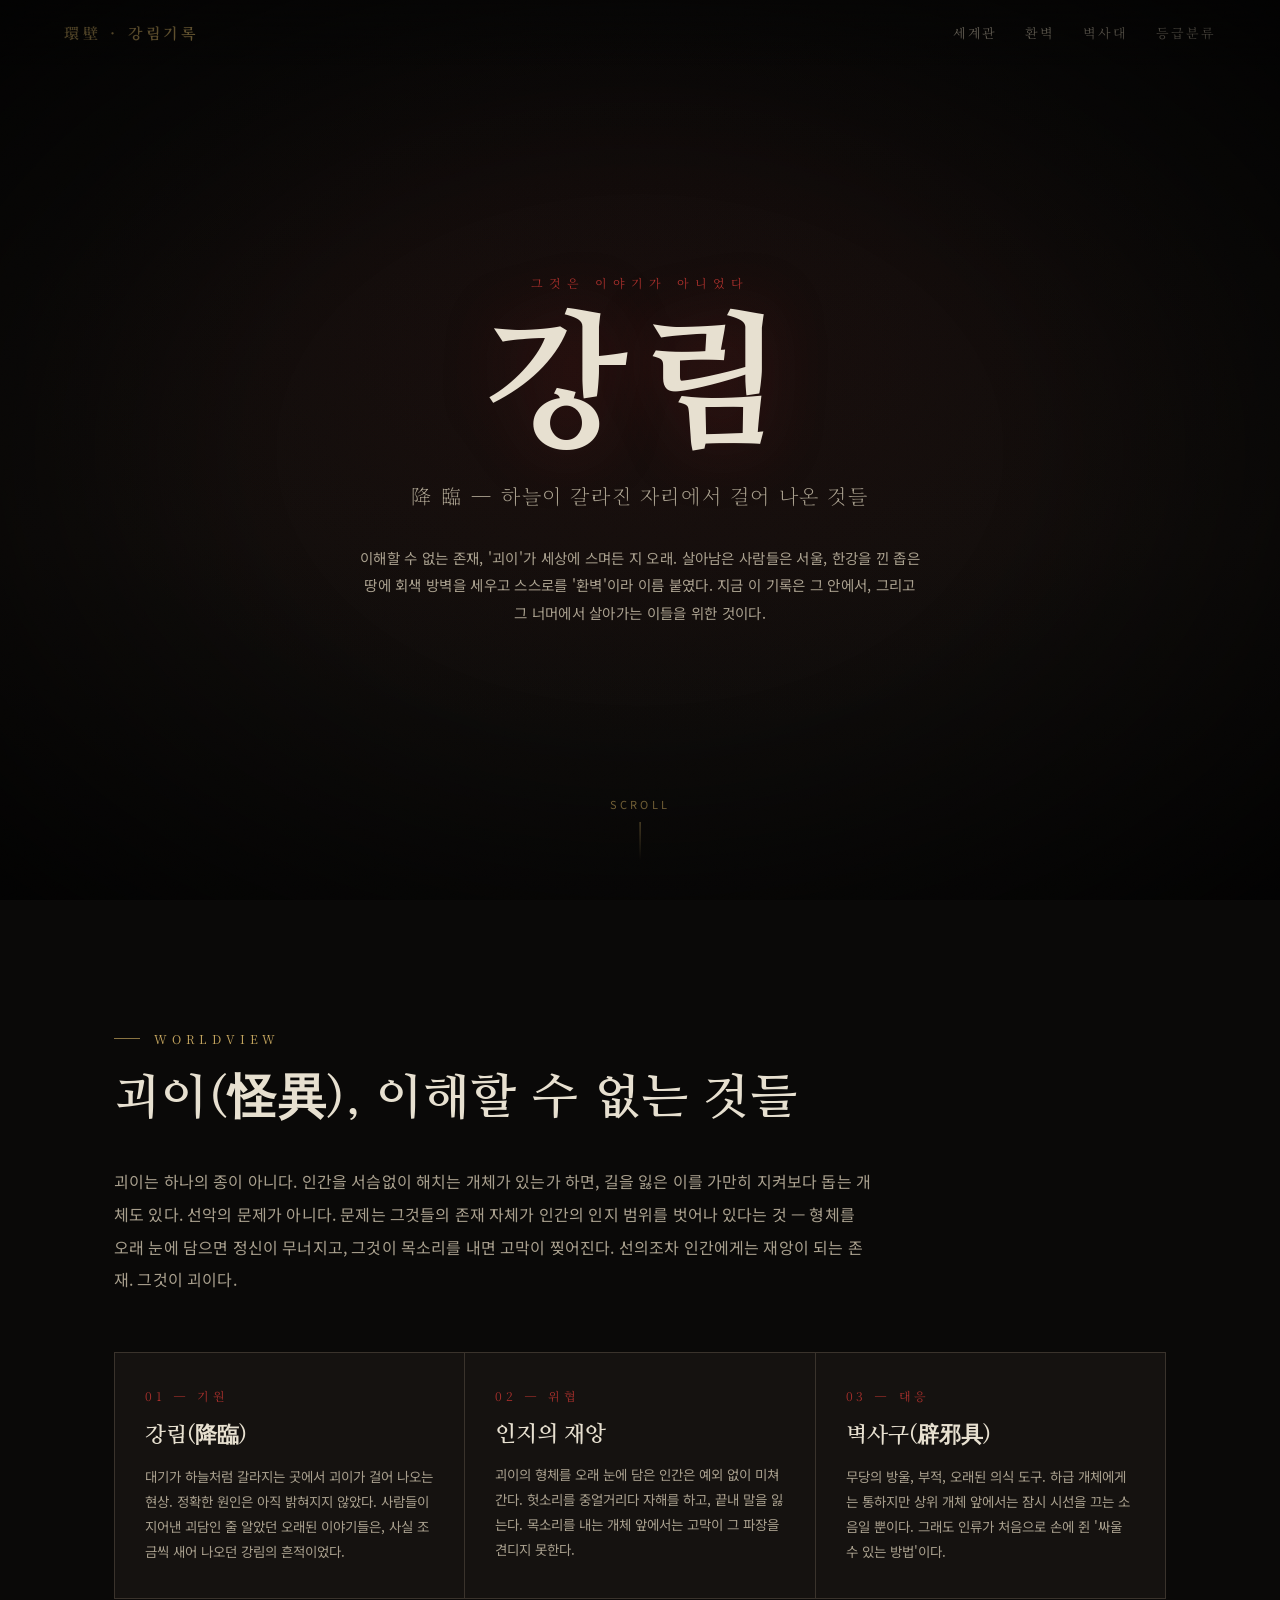
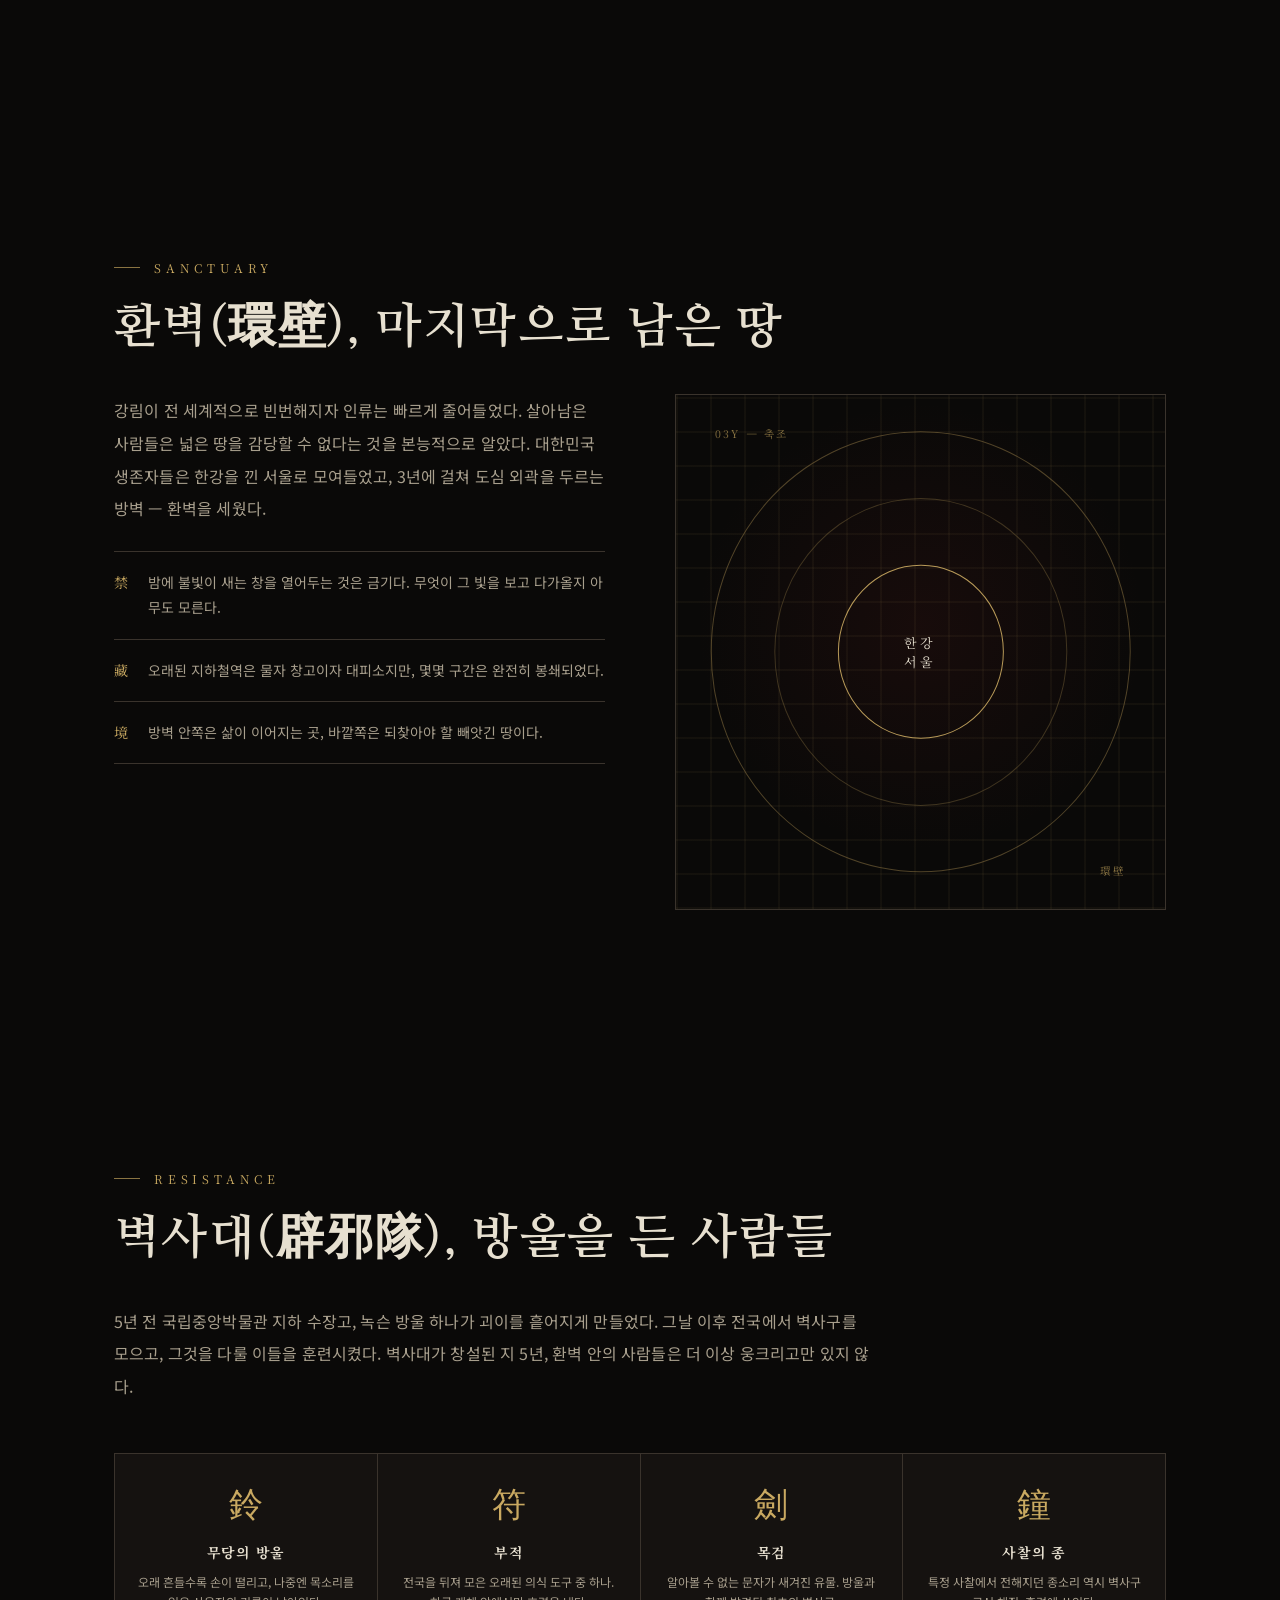
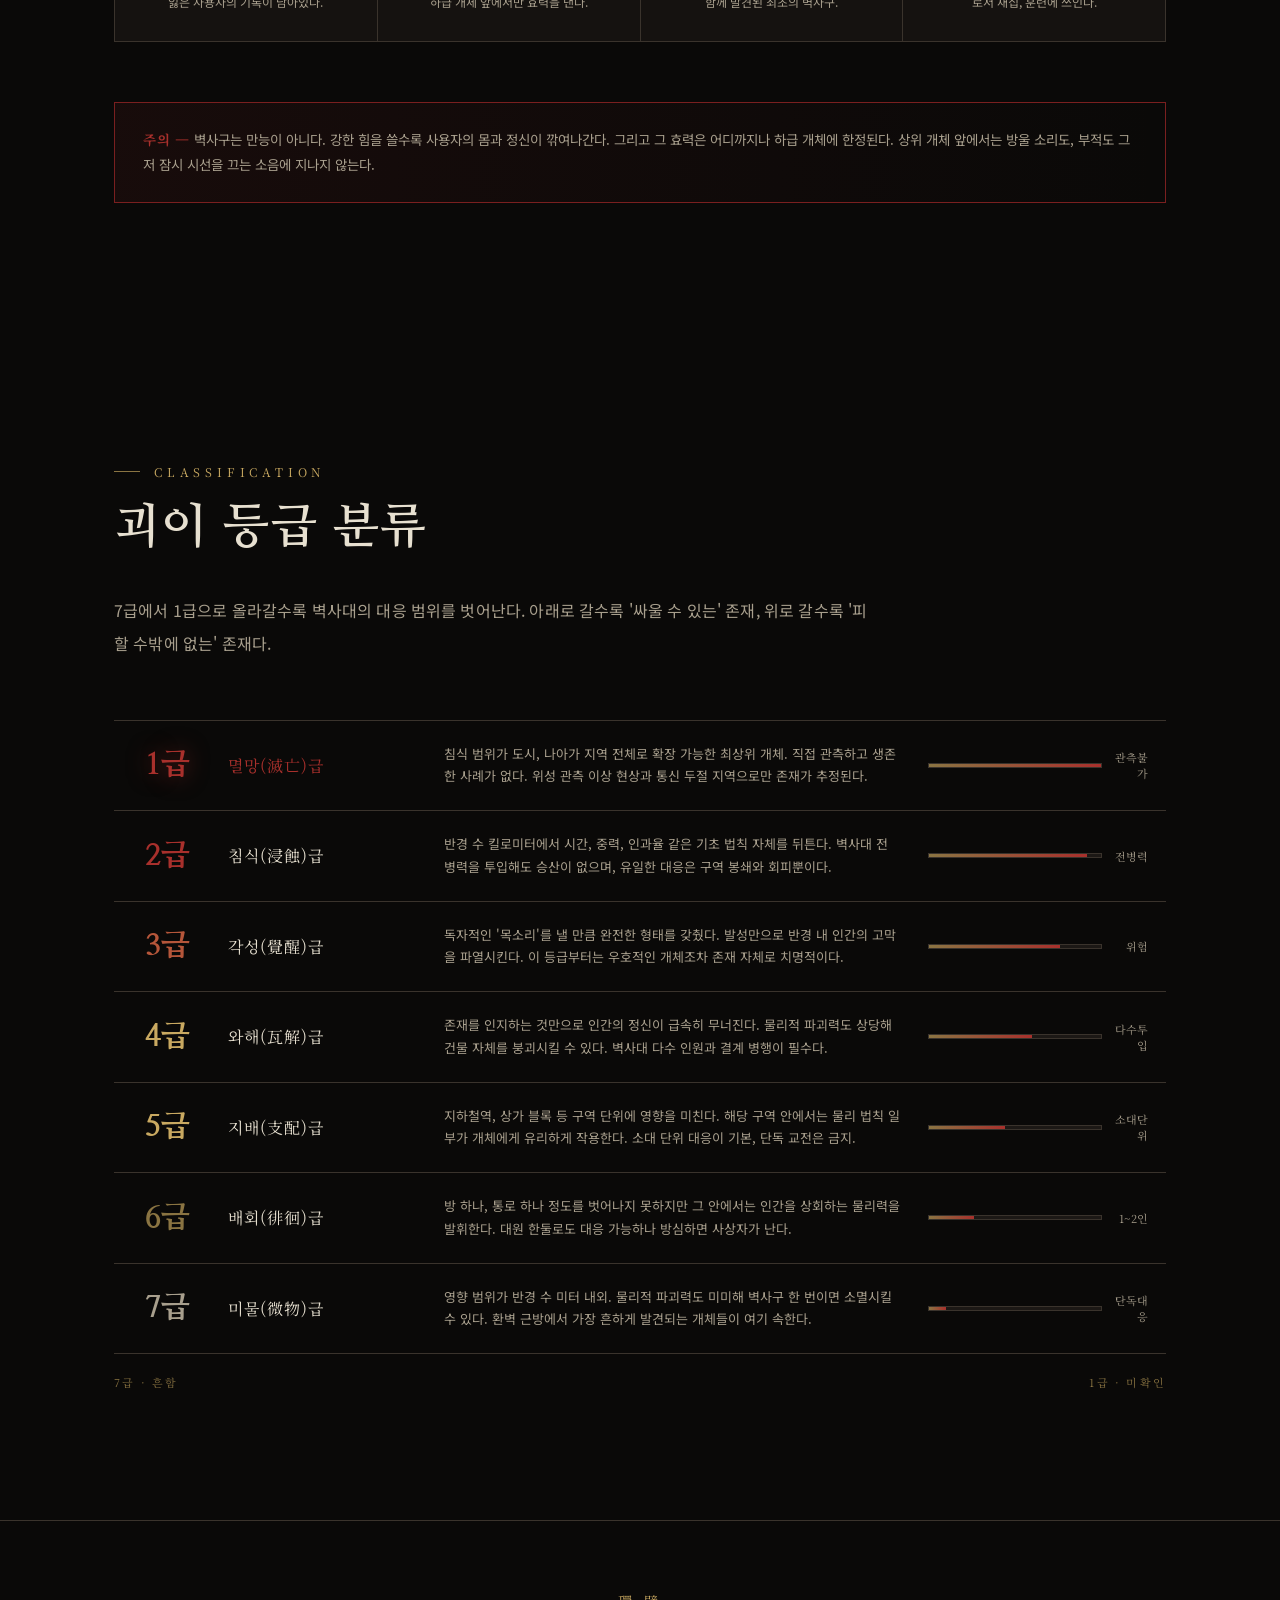
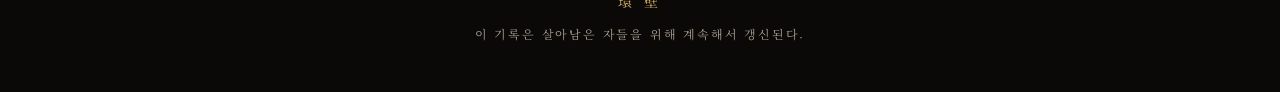
==== index.html @ add797fc "Add files via upload" ====
<!DOCTYPE html>
<html lang="ko">
<head>
<meta charset="UTF-8">
<meta name="viewport" content="width=device-width, initial-scale=1.0">
<title>환벽(環壁) — 강림 세계관 기록</title>
<link rel="preconnect" href="https://fonts.googleapis.com">
<link href="https://fonts.googleapis.com/css2?family=Noto+Serif+KR:wght@200;400;600;900&family=Noto+Sans+KR:wght@300;400;500;700&family=Nanum+Myeongjo:wght@400;700;800&display=swap" rel="stylesheet">
<style>
  :root{
    --bg-void:#0a0908;
    --bg-panel:#151210;
    --bg-panel-2:#1c1815;
    --line:#3a332c;
    --brass:#c9a961;
    --brass-dim:#8a7442;
    --blood:#7a1f1f;
    --blood-bright:#a8302c;
    --bone:#e7e0d0;
    --bone-dim:#a89f8d;
  }
  *{margin:0;padding:0;box-sizing:border-box;}
  html{scroll-behavior:smooth;}
  body{
    background:var(--bg-void);
    color:var(--bone);
    font-family:'Noto Sans KR',sans-serif;
    overflow-x:hidden;
  }
  ::selection{background:var(--blood);color:var(--bone);}

  /* film grain texture */
  .grain{
    position:fixed;inset:0;pointer-events:none;z-index:500;
    opacity:0.05;mix-blend-mode:overlay;
    background-image:url("data:image/svg+xml,%3Csvg xmlns='http://www.w3.org/2000/svg' width='120' height='120'%3E%3Cfilter id='n'%3E%3CfeTurbulence type='fractalNoise' baseFrequency='0.9' numOctaves='2' stitchTiles='stitch'/%3E%3C/filter%3E%3Crect width='100%25' height='100%25' filter='url(%23n)'/%3E%3C/svg%3E");
  }
  .vignette{
    position:fixed;inset:0;pointer-events:none;z-index:490;
    background:radial-gradient(ellipse at center, transparent 40%, rgba(0,0,0,0.75) 100%);
  }

  a{color:inherit;}

  /* ---------- NAV ---------- */
  nav{
    position:fixed;top:0;left:0;right:0;z-index:100;
    display:flex;justify-content:space-between;align-items:center;
    padding:22px 5vw;
    font-family:'Noto Serif KR',serif;
    letter-spacing:0.15em;
    font-size:13px;
    color:var(--bone-dim);
    background:linear-gradient(to bottom, rgba(10,9,8,0.85), transparent);
  }
  nav .mark{color:var(--brass);font-weight:600;font-size:15px;letter-spacing:0.25em;}
  nav .links{display:flex;gap:28px;}
  nav .links span{cursor:pointer;transition:color .3s;}
  nav .links span:hover{color:var(--brass);}

  /* ---------- HERO ---------- */
  .hero{
    height:100vh;
    display:flex;flex-direction:column;justify-content:center;align-items:center;
    position:relative;
    text-align:center;
    background:
      radial-gradient(ellipse 70% 60% at 50% 40%, rgba(122,31,31,0.10), transparent 70%),
      linear-gradient(180deg, #0a0908 0%, #100d0b 60%, #0a0908 100%);
  }
  .hero .crack{
    position:absolute;inset:0;opacity:0.35;pointer-events:none;
  }
  .eyebrow{
    font-family:'Noto Serif KR',serif;
    color:var(--blood-bright);
    letter-spacing:0.5em;
    font-size:12px;
    margin-bottom:22px;
    animation:flicker 6s infinite;
  }
  @keyframes flicker{
    0%,92%,100%{opacity:1;}
    93%{opacity:0.3;}
    94%{opacity:0.9;}
    95%{opacity:0.2;}
    96%{opacity:1;}
  }
  h1.title{
    font-family:'Nanum Myeongjo',serif;
    font-weight:800;
    font-size:clamp(58px,12vw,150px);
    letter-spacing:0.08em;
    color:var(--bone);
    line-height:1;
    text-shadow:0 0 60px rgba(122,31,31,0.35);
  }
  .title-sub{
    margin-top:18px;
    font-family:'Noto Serif KR',serif;
    font-weight:200;
    font-size:clamp(15px,2.4vw,20px);
    color:var(--bone-dim);
    letter-spacing:0.08em;
  }
  .hero-desc{
    max-width:560px;
    margin:34px auto 0;
    color:var(--bone-dim);
    font-size:14.5px;
    line-height:1.9;
    letter-spacing:0.02em;
  }
  .scroll-cue{
    position:absolute;bottom:40px;left:50%;transform:translateX(-50%);
    display:flex;flex-direction:column;align-items:center;gap:10px;
    color:var(--brass-dim);font-size:11px;letter-spacing:0.3em;
  }
  .scroll-cue .bar{width:1px;height:38px;background:linear-gradient(var(--brass-dim),transparent);
    animation:pulse 2.2s infinite;}
  @keyframes pulse{0%,100%{opacity:.3}50%{opacity:1}}

  /* ---------- SECTION shared ---------- */
  section{
    position:relative;
    padding:130px 5vw;
    max-width:1180px;
    margin:0 auto;
  }
  .sec-label{
    font-family:'Noto Serif KR',serif;
    color:var(--brass);
    font-size:12px;
    letter-spacing:0.4em;
    margin-bottom:18px;
    display:flex;align-items:center;gap:14px;
  }
  .sec-label::before{content:'';width:26px;height:1px;background:var(--brass-dim);}
  h2.sec-title{
    font-family:'Nanum Myeongjo',serif;
    font-weight:700;
    font-size:clamp(30px,4vw,48px);
    color:var(--bone);
    margin-bottom:36px;
    letter-spacing:0.03em;
  }
  p.lede{
    font-size:16px;
    line-height:2.05;
    color:var(--bone-dim);
    max-width:760px;
    letter-spacing:0.01em;
  }

  /* ---------- OVERVIEW cards ---------- */
  .card-row{
    display:grid;grid-template-columns:repeat(3,1fr);gap:1px;
    background:var(--line);
    margin-top:56px;
    border:1px solid var(--line);
  }
  .card{
    background:var(--bg-panel);
    padding:34px 30px;
    transition:background .4s;
  }
  .card:hover{background:var(--bg-panel-2);}
  .card .num{
    font-family:'Noto Serif KR',serif;
    color:var(--blood-bright);
    font-size:12px;letter-spacing:0.3em;margin-bottom:16px;display:block;
  }
  .card h3{
    font-family:'Nanum Myeongjo',serif;
    font-size:22px;color:var(--bone);margin-bottom:14px;font-weight:700;
  }
  .card p{
    font-size:13.5px;line-height:1.85;color:var(--bone-dim);
  }

  /* ---------- 환벽 / split section ---------- */
  .split{
    display:grid;grid-template-columns:1fr 1fr;gap:70px;align-items:start;
  }
  .wall-graphic{
    aspect-ratio:1/1.05;
    border:1px solid var(--line);
    position:relative;
    background:
      repeating-linear-gradient(90deg, rgba(201,169,97,0.05) 0 2px, transparent 2px 34px),
      repeating-linear-gradient(0deg, rgba(201,169,97,0.05) 0 2px, transparent 2px 34px),
      radial-gradient(circle at 50% 45%, rgba(122,31,31,0.12), transparent 60%);
  }
  .wall-graphic .ring{
    position:absolute;top:50%;left:50%;transform:translate(-50%,-50%);
    border:1px solid var(--brass-dim);
    border-radius:50%;
  }
  .wall-graphic .ring.r1{width:86%;height:86%;opacity:.55;}
  .wall-graphic .ring.r2{width:60%;height:60%;opacity:.4;}
  .wall-graphic .ring.r3{width:34%;height:34%;opacity:.9;border-color:var(--brass);}
  .wall-graphic .center-mark{
    position:absolute;top:50%;left:50%;transform:translate(-50%,-50%);
    font-family:'Noto Serif KR',serif;color:var(--bone);
    font-size:13px;letter-spacing:0.3em;text-align:center;
  }
  .wall-graphic .tag{
    position:absolute;font-family:'Noto Serif KR',serif;font-size:10.5px;
    letter-spacing:0.2em;color:var(--brass-dim);
  }
  .tag.t1{top:6%;left:8%;}
  .tag.t2{bottom:6%;right:8%;}

  .rule-list{list-style:none;margin-top:26px;}
  .rule-list li{
    padding:18px 0;border-top:1px solid var(--line);
    display:flex;gap:20px;font-size:14px;color:var(--bone-dim);line-height:1.8;
  }
  .rule-list li:last-child{border-bottom:1px solid var(--line);}
  .rule-list li .mk{color:var(--brass);flex-shrink:0;font-family:'Noto Serif KR',serif;}

  /* ---------- 벽사대 section ---------- */
  .relic-row{
    display:grid;grid-template-columns:repeat(4,1fr);gap:1px;background:var(--line);
    border:1px solid var(--line);margin-top:50px;
  }
  .relic{
    background:var(--bg-panel);padding:28px 22px;text-align:center;
  }
  .relic .glyph{
    font-family:'Nanum Myeongjo',serif;font-size:34px;color:var(--brass);margin-bottom:14px;
  }
  .relic h4{font-family:'Noto Serif KR',serif;font-size:14px;color:var(--bone);margin-bottom:10px;letter-spacing:0.05em;}
  .relic p{font-size:12px;color:var(--bone-dim);line-height:1.7;}

  .warn-box{
    margin-top:60px;border:1px solid var(--blood);
    background:linear-gradient(90deg, rgba(122,31,31,0.12), transparent);
    padding:24px 28px;font-size:13.5px;color:var(--bone-dim);line-height:1.9;
  }
  .warn-box b{color:var(--blood-bright);font-family:'Noto Serif KR',serif;letter-spacing:0.05em;}

  /* ---------- GRADE LADDER (signature) ---------- */
  .ladder-intro{max-width:760px;margin-bottom:60px;}
  .ladder{
    display:flex;flex-direction:column;
    border-top:1px solid var(--line);
  }
  .grade-row{
    display:grid;
    grid-template-columns:70px 190px 1fr 220px;
    align-items:center;
    gap:26px;
    padding:22px 18px;
    border-bottom:1px solid var(--line);
    position:relative;
    cursor:default;
    transition:background .35s;
  }
  .grade-row:hover{background:rgba(201,169,97,0.035);}
  .grade-row .g-level{
    font-family:'Nanum Myeongjo',serif;
    font-weight:800;
    font-size:30px;
    color:var(--bone-dim);
    text-align:center;
  }
  .grade-row .g-name{
    font-family:'Noto Serif KR',serif;
    font-size:16px;
    letter-spacing:0.06em;
    color:var(--bone);
  }
  .grade-row .g-desc{
    font-size:13px;line-height:1.75;color:var(--bone-dim);
  }
  .g-bar-wrap{display:flex;align-items:center;gap:12px;}
  .g-bar-track{
    flex:1;height:5px;background:var(--bg-panel-2);position:relative;overflow:hidden;border:1px solid var(--line);
  }
  .g-bar-fill{height:100%;background:linear-gradient(90deg, var(--brass-dim), var(--blood-bright));}
  .g-pct{font-family:'Noto Serif KR',serif;font-size:11px;color:var(--bone-dim);width:34px;text-align:right;}

  /* grade 7 -> 1 escalating color emphasis */
  .grade-row[data-tier="1"] .g-level{color:var(--blood-bright);text-shadow:0 0 22px rgba(168,48,44,0.6);}
  .grade-row[data-tier="1"] .g-name{color:var(--blood-bright);}
  .grade-row[data-tier="2"] .g-level{color:var(--blood-bright);}
  .grade-row[data-tier="3"] .g-level{color:#b5563a;}
  .grade-row[data-tier="4"] .g-level{color:var(--brass);}
  .grade-row[data-tier="5"] .g-level{color:var(--brass);}
  .grade-row[data-tier="6"] .g-level{color:var(--brass-dim);}
  .grade-row[data-tier="7"] .g-level{color:var(--bone-dim);}

  .ladder-foot{
    display:flex;justify-content:space-between;margin-top:20px;font-size:11px;
    letter-spacing:0.2em;color:var(--brass-dim);font-family:'Noto Serif KR',serif;
  }

  /* ---------- FOOTER ---------- */
  footer{
    padding:70px 5vw 50px;
    border-top:1px solid var(--line);
    text-align:center;
    color:var(--bone-dim);
    font-size:12px;
    letter-spacing:0.15em;
    font-family:'Noto Serif KR',serif;
  }
  footer .mark{color:var(--brass);letter-spacing:0.3em;margin-bottom:14px;display:block;font-size:14px;}

  /* ---------- responsive ---------- */
  @media(max-width:880px){
    .card-row{grid-template-columns:1fr;}
    .split{grid-template-columns:1fr;}
    .relic-row{grid-template-columns:repeat(2,1fr);}
    .grade-row{grid-template-columns:44px 1fr;grid-template-areas:"lvl name" "lvl desc" "lvl bar";row-gap:8px;}
    .grade-row .g-level{grid-area:lvl;}
    .grade-row .g-name{grid-area:name;}
    .grade-row .g-desc{grid-area:desc;}
    .g-bar-wrap{grid-area:bar;}
    nav .links{display:none;}
  }

  @media (prefers-reduced-motion: reduce){
    *{animation:none !important;transition:none !important;}
  }
</style>
</head>
<body>

<div class="grain"></div>
<div class="vignette"></div>

<nav>
  <div class="mark">環壁 · 강림기록</div>
  <div class="links">
    <span onclick="document.getElementById('sec-world').scrollIntoView()">세계관</span>
    <span onclick="document.getElementById('sec-wall').scrollIntoView()">환벽</span>
    <span onclick="document.getElementById('sec-squad').scrollIntoView()">벽사대</span>
    <span onclick="document.getElementById('sec-grade').scrollIntoView()">등급분류</span>
  </div>
</nav>

<!-- HERO -->
<div class="hero">
  <div class="eyebrow">그것은 이야기가 아니었다</div>
  <h1 class="title">강림</h1>
  <div class="title-sub">降 臨 — 하늘이 갈라진 자리에서 걸어 나온 것들</div>
  <p class="hero-desc">
    이해할 수 없는 존재, '괴이'가 세상에 스며든 지 오래.
    살아남은 사람들은 서울, 한강을 낀 좁은 땅에 회색 방벽을 세우고
    스스로를 '환벽'이라 이름 붙였다. 지금 이 기록은 그 안에서,
    그리고 그 너머에서 살아가는 이들을 위한 것이다.
  </p>
  <div class="scroll-cue"><span>SCROLL</span><div class="bar"></div></div>
</div>

<!-- WORLD OVERVIEW -->
<section id="sec-world">
  <div class="sec-label">WORLDVIEW</div>
  <h2 class="sec-title">괴이(怪異), 이해할 수 없는 것들</h2>
  <p class="lede">
    괴이는 하나의 종이 아니다. 인간을 서슴없이 해치는 개체가 있는가 하면,
    길을 잃은 이를 가만히 지켜보다 돕는 개체도 있다. 선악의 문제가 아니다.
    문제는 그것들의 존재 자체가 인간의 인지 범위를 벗어나 있다는 것 —
    형체를 오래 눈에 담으면 정신이 무너지고, 그것이 목소리를 내면 고막이 찢어진다.
    선의조차 인간에게는 재앙이 되는 존재. 그것이 괴이다.
  </p>

  <div class="card-row">
    <div class="card">
      <span class="num">01 — 기원</span>
      <h3>강림(降臨)</h3>
      <p>대기가 하늘처럼 갈라지는 곳에서 괴이가 걸어 나오는 현상. 정확한 원인은 아직 밝혀지지 않았다. 사람들이 지어낸 괴담인 줄 알았던 오래된 이야기들은, 사실 조금씩 새어 나오던 강림의 흔적이었다.</p>
    </div>
    <div class="card">
      <span class="num">02 — 위협</span>
      <h3>인지의 재앙</h3>
      <p>괴이의 형체를 오래 눈에 담은 인간은 예외 없이 미쳐간다. 헛소리를 중얼거리다 자해를 하고, 끝내 말을 잃는다. 목소리를 내는 개체 앞에서는 고막이 그 파장을 견디지 못한다.</p>
    </div>
    <div class="card">
      <span class="num">03 — 대응</span>
      <h3>벽사구(辟邪具)</h3>
      <p>무당의 방울, 부적, 오래된 의식 도구. 하급 개체에게는 통하지만 상위 개체 앞에서는 잠시 시선을 끄는 소음일 뿐이다. 그래도 인류가 처음으로 손에 쥔 '싸울 수 있는 방법'이다.</p>
    </div>
  </div>
</section>

<!-- WALL / ENVIRONMENT -->
<section id="sec-wall">
  <div class="sec-label">SANCTUARY</div>
  <h2 class="sec-title">환벽(環壁), 마지막으로 남은 땅</h2>
  <div class="split">
    <div>
      <p class="lede" style="margin-bottom:0;">
        강림이 전 세계적으로 빈번해지자 인류는 빠르게 줄어들었다. 살아남은 사람들은
        넓은 땅을 감당할 수 없다는 것을 본능적으로 알았다. 대한민국 생존자들은
        한강을 낀 서울로 모여들었고, 3년에 걸쳐 도심 외곽을 두르는 방벽 — 환벽을 세웠다.
      </p>
      <ul class="rule-list">
        <li><span class="mk">禁</span> 밤에 불빛이 새는 창을 열어두는 것은 금기다. 무엇이 그 빛을 보고 다가올지 아무도 모른다.</li>
        <li><span class="mk">藏</span> 오래된 지하철역은 물자 창고이자 대피소지만, 몇몇 구간은 완전히 봉쇄되었다.</li>
        <li><span class="mk">境</span> 방벽 안쪽은 삶이 이어지는 곳, 바깥쪽은 되찾아야 할 빼앗긴 땅이다.</li>
      </ul>
    </div>
    <div class="wall-graphic">
      <div class="ring r1"></div>
      <div class="ring r2"></div>
      <div class="ring r3"></div>
      <div class="center-mark">한강<br>서울</div>
      <span class="tag t1">03Y — 축조</span>
      <span class="tag t2">環壁</span>
    </div>
  </div>
</section>

<!-- SQUAD / RELICS -->
<section id="sec-squad">
  <div class="sec-label">RESISTANCE</div>
  <h2 class="sec-title">벽사대(辟邪隊), 방울을 든 사람들</h2>
  <p class="lede">
    5년 전 국립중앙박물관 지하 수장고, 녹슨 방울 하나가 괴이를 흩어지게 만들었다.
    그날 이후 전국에서 벽사구를 모으고, 그것을 다룰 이들을 훈련시켰다.
    벽사대가 창설된 지 5년, 환벽 안의 사람들은 더 이상 웅크리고만 있지 않다.
  </p>

  <div class="relic-row">
    <div class="relic"><div class="glyph">鈴</div><h4>무당의 방울</h4><p>오래 흔들수록 손이 떨리고, 나중엔 목소리를 잃은 사용자의 기록이 남아있다.</p></div>
    <div class="relic"><div class="glyph">符</div><h4>부적</h4><p>전국을 뒤져 모은 오래된 의식 도구 중 하나. 하급 개체 앞에서만 효력을 낸다.</p></div>
    <div class="relic"><div class="glyph">劍</div><h4>목검</h4><p>알아볼 수 없는 문자가 새겨진 유물. 방울과 함께 발견된 최초의 벽사구.</p></div>
    <div class="relic"><div class="glyph">鐘</div><h4>사찰의 종</h4><p>특정 사찰에서 전해지던 종소리 역시 벽사구로서 채집, 훈련에 쓰인다.</p></div>
  </div>

  <div class="warn-box">
    <b>주의 —</b> 벽사구는 만능이 아니다. 강한 힘을 쓸수록 사용자의 몸과 정신이 깎여나간다.
    그리고 그 효력은 어디까지나 하급 개체에 한정된다. 상위 개체 앞에서는 방울 소리도, 부적도
    그저 잠시 시선을 끄는 소음에 지나지 않는다.
  </div>
</section>

<!-- GRADE LADDER -->
<section id="sec-grade">
  <div class="sec-label">CLASSIFICATION</div>
  <h2 class="sec-title">괴이 등급 분류</h2>
  <div class="ladder-intro">
    <p class="lede">
      7급에서 1급으로 올라갈수록 벽사대의 대응 범위를 벗어난다. 아래로 갈수록
      '싸울 수 있는' 존재, 위로 갈수록 '피할 수밖에 없는' 존재다.
    </p>
  </div>

  <div class="ladder">

    <div class="grade-row" data-tier="1">
      <div class="g-level">1급</div>
      <div class="g-name">멸망(滅亡)급</div>
      <div class="g-desc">침식 범위가 도시, 나아가 지역 전체로 확장 가능한 최상위 개체. 직접 관측하고 생존한 사례가 없다. 위성 관측 이상 현상과 통신 두절 지역으로만 존재가 추정된다.</div>
      <div class="g-bar-wrap"><div class="g-bar-track"><div class="g-bar-fill" style="width:100%"></div></div><span class="g-pct">관측불가</span></div>
    </div>

    <div class="grade-row" data-tier="2">
      <div class="g-level">2급</div>
      <div class="g-name">침식(浸蝕)급</div>
      <div class="g-desc">반경 수 킬로미터에서 시간, 중력, 인과율 같은 기초 법칙 자체를 뒤튼다. 벽사대 전 병력을 투입해도 승산이 없으며, 유일한 대응은 구역 봉쇄와 회피뿐이다.</div>
      <div class="g-bar-wrap"><div class="g-bar-track"><div class="g-bar-fill" style="width:92%"></div></div><span class="g-pct">전병력</span></div>
    </div>

    <div class="grade-row" data-tier="3">
      <div class="g-level">3급</div>
      <div class="g-name">각성(覺醒)급</div>
      <div class="g-desc">독자적인 '목소리'를 낼 만큼 완전한 형태를 갖췄다. 발성만으로 반경 내 인간의 고막을 파열시킨다. 이 등급부터는 우호적인 개체조차 존재 자체로 치명적이다.</div>
      <div class="g-bar-wrap"><div class="g-bar-track"><div class="g-bar-fill" style="width:76%"></div></div><span class="g-pct">위험</span></div>
    </div>

    <div class="grade-row" data-tier="4">
      <div class="g-level">4급</div>
      <div class="g-name">와해(瓦解)급</div>
      <div class="g-desc">존재를 인지하는 것만으로 인간의 정신이 급속히 무너진다. 물리적 파괴력도 상당해 건물 자체를 붕괴시킬 수 있다. 벽사대 다수 인원과 결계 병행이 필수다.</div>
      <div class="g-bar-wrap"><div class="g-bar-track"><div class="g-bar-fill" style="width:60%"></div></div><span class="g-pct">다수투입</span></div>
    </div>

    <div class="grade-row" data-tier="5">
      <div class="g-level">5급</div>
      <div class="g-name">지배(支配)급</div>
      <div class="g-desc">지하철역, 상가 블록 등 구역 단위에 영향을 미친다. 해당 구역 안에서는 물리 법칙 일부가 개체에게 유리하게 작용한다. 소대 단위 대응이 기본, 단독 교전은 금지.</div>
      <div class="g-bar-wrap"><div class="g-bar-track"><div class="g-bar-fill" style="width:44%"></div></div><span class="g-pct">소대단위</span></div>
    </div>

    <div class="grade-row" data-tier="6">
      <div class="g-level">6급</div>
      <div class="g-name">배회(徘徊)급</div>
      <div class="g-desc">방 하나, 통로 하나 정도를 벗어나지 못하지만 그 안에서는 인간을 상회하는 물리력을 발휘한다. 대원 한둘로도 대응 가능하나 방심하면 사상자가 난다.</div>
      <div class="g-bar-wrap"><div class="g-bar-track"><div class="g-bar-fill" style="width:26%"></div></div><span class="g-pct">1~2인</span></div>
    </div>

    <div class="grade-row" data-tier="7">
      <div class="g-level">7급</div>
      <div class="g-name">미물(微物)급</div>
      <div class="g-desc">영향 범위가 반경 수 미터 내외. 물리적 파괴력도 미미해 벽사구 한 번이면 소멸시킬 수 있다. 환벽 근방에서 가장 흔하게 발견되는 개체들이 여기 속한다.</div>
      <div class="g-bar-wrap"><div class="g-bar-track"><div class="g-bar-fill" style="width:10%"></div></div><span class="g-pct">단독대응</span></div>
    </div>

  </div>
  <div class="ladder-foot"><span>7급 · 흔함</span><span>1급 · 미확인</span></div>
</section>

<footer>
  <span class="mark">環 壁</span>
  이 기록은 살아남은 자들을 위해 계속해서 갱신된다.
</footer>

</body>
</html>
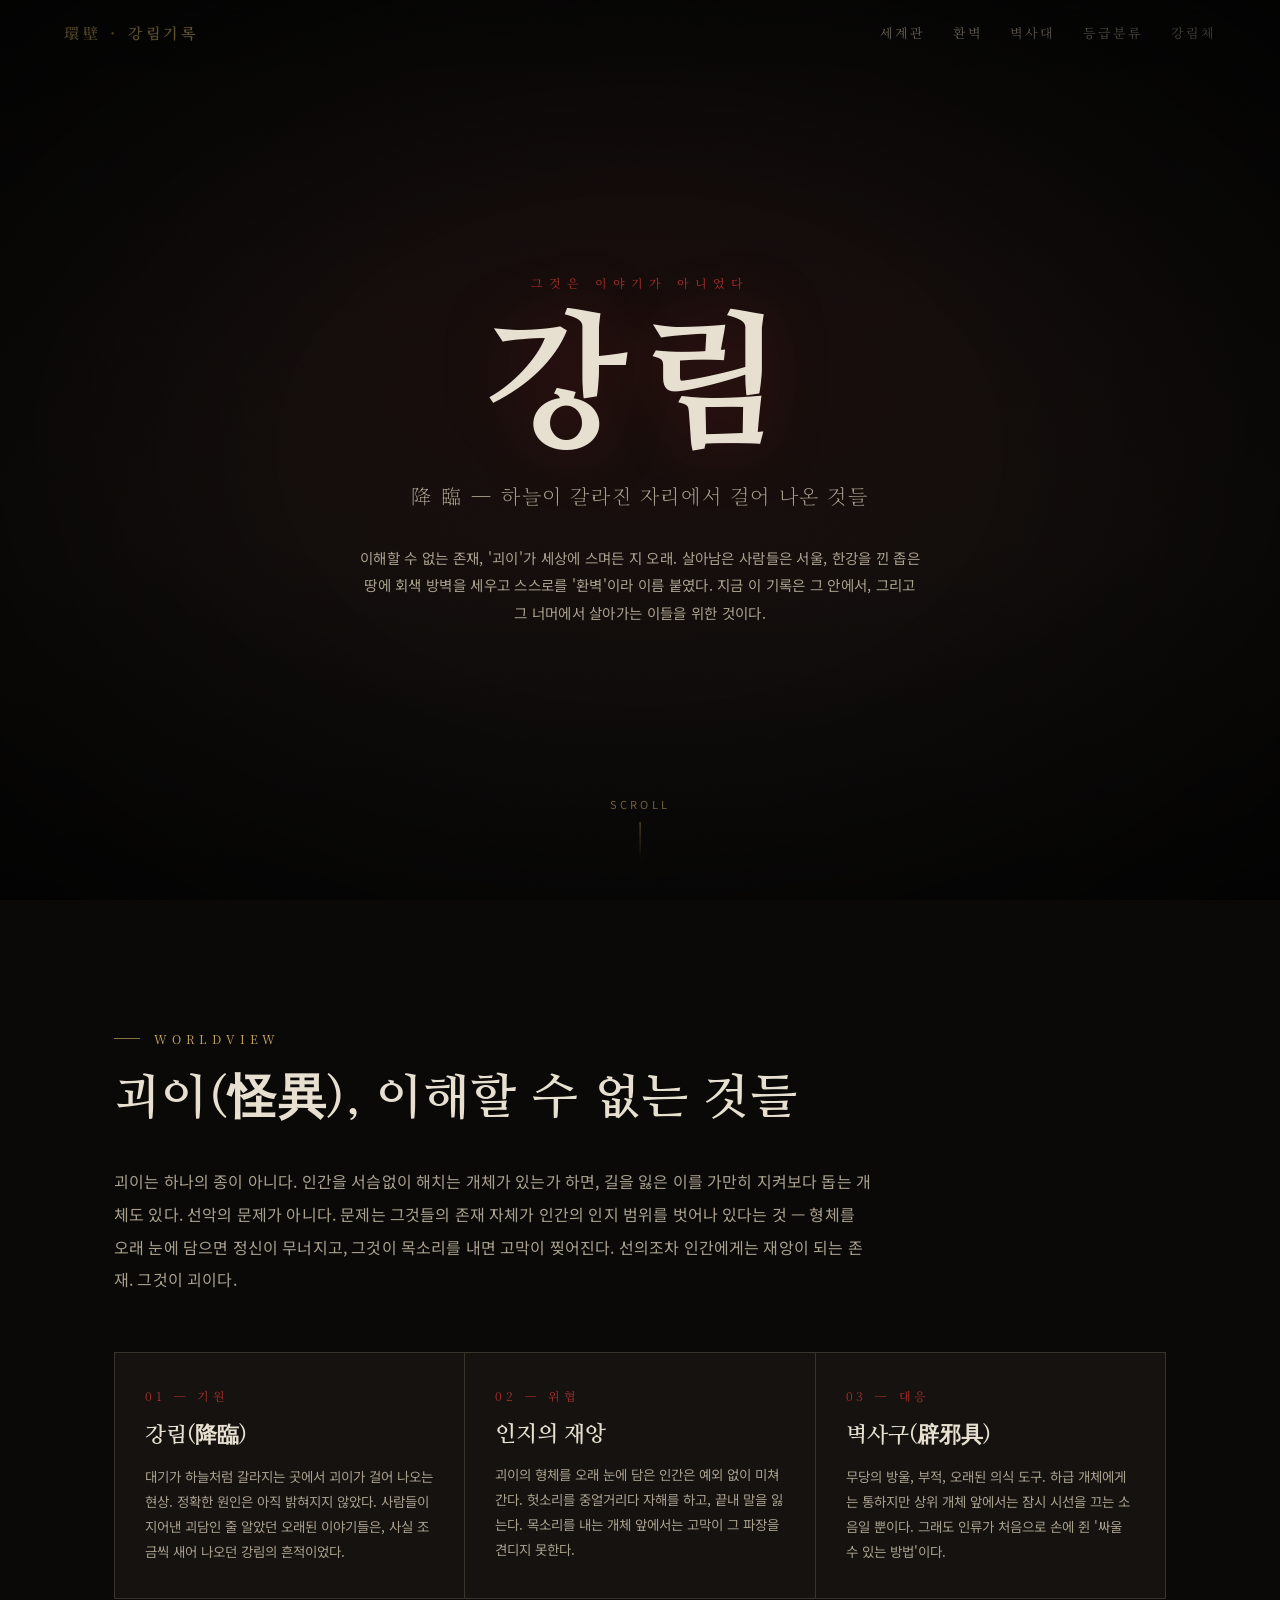
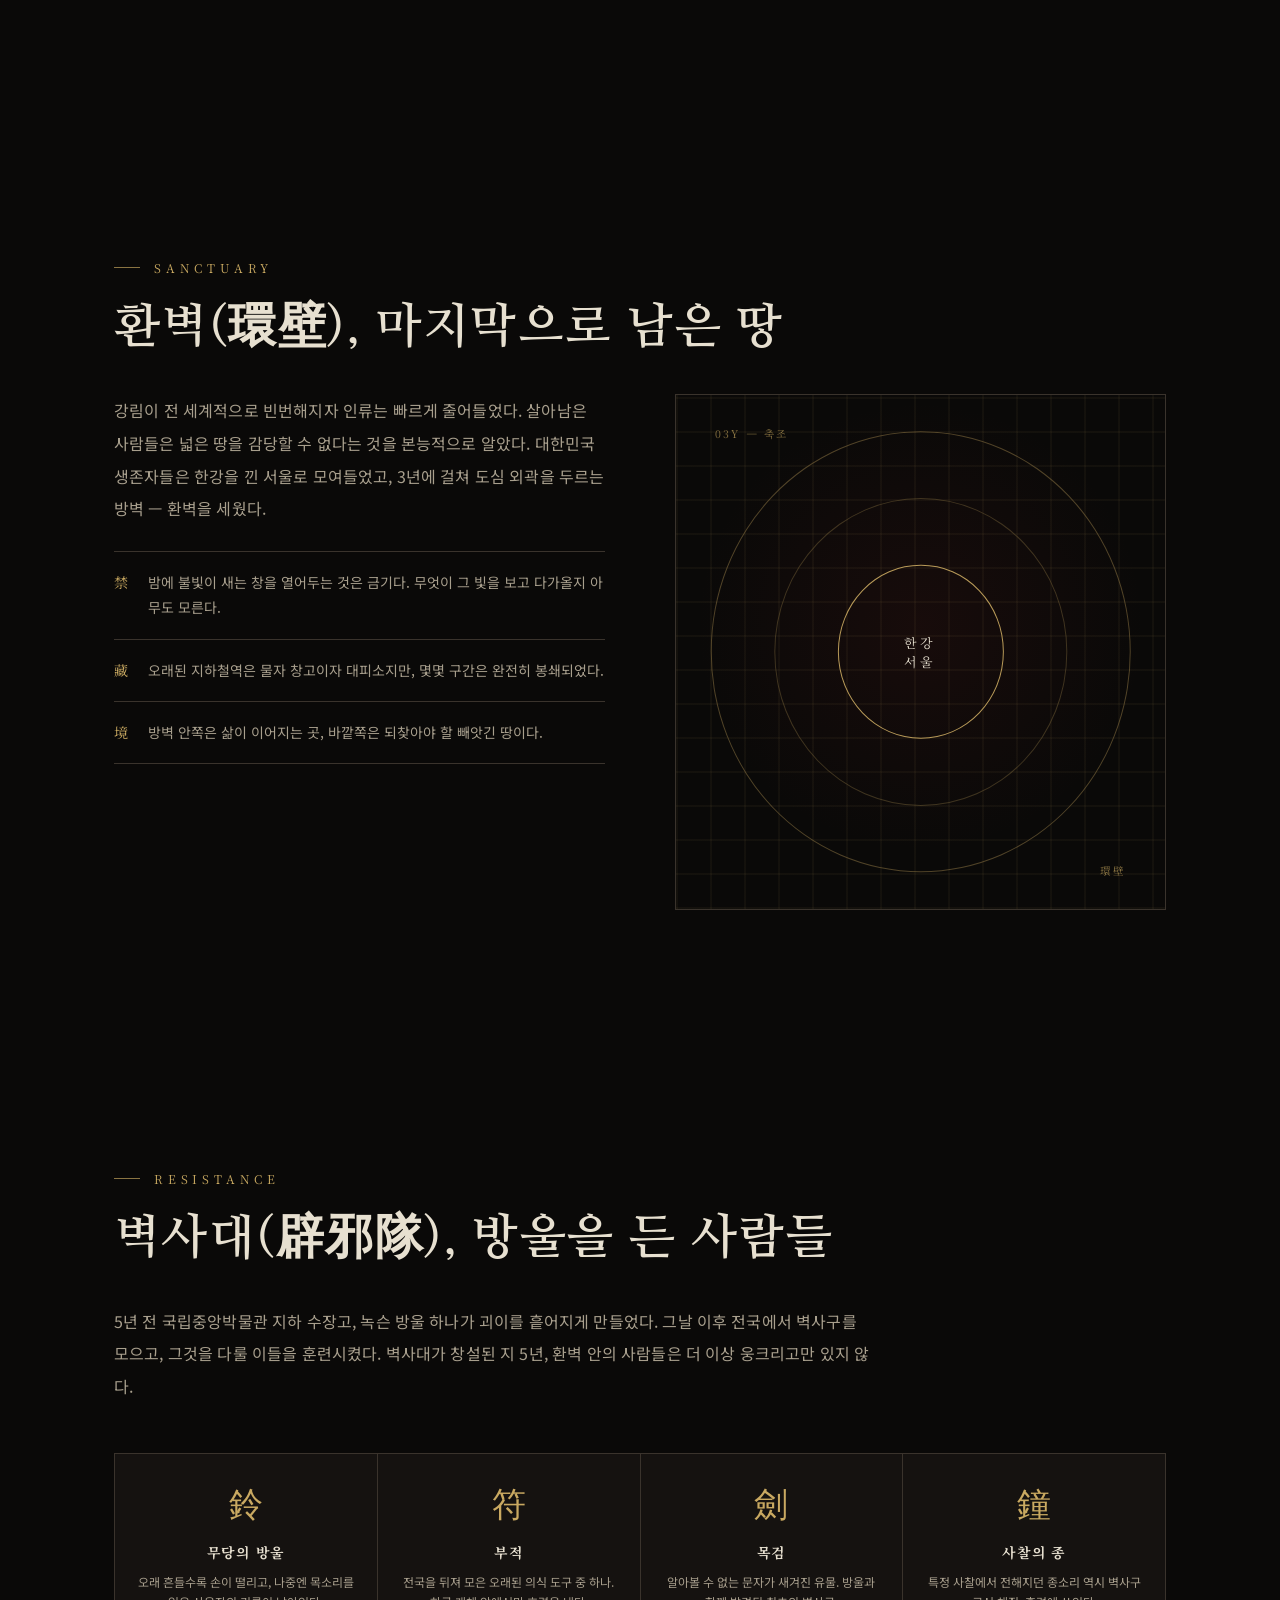
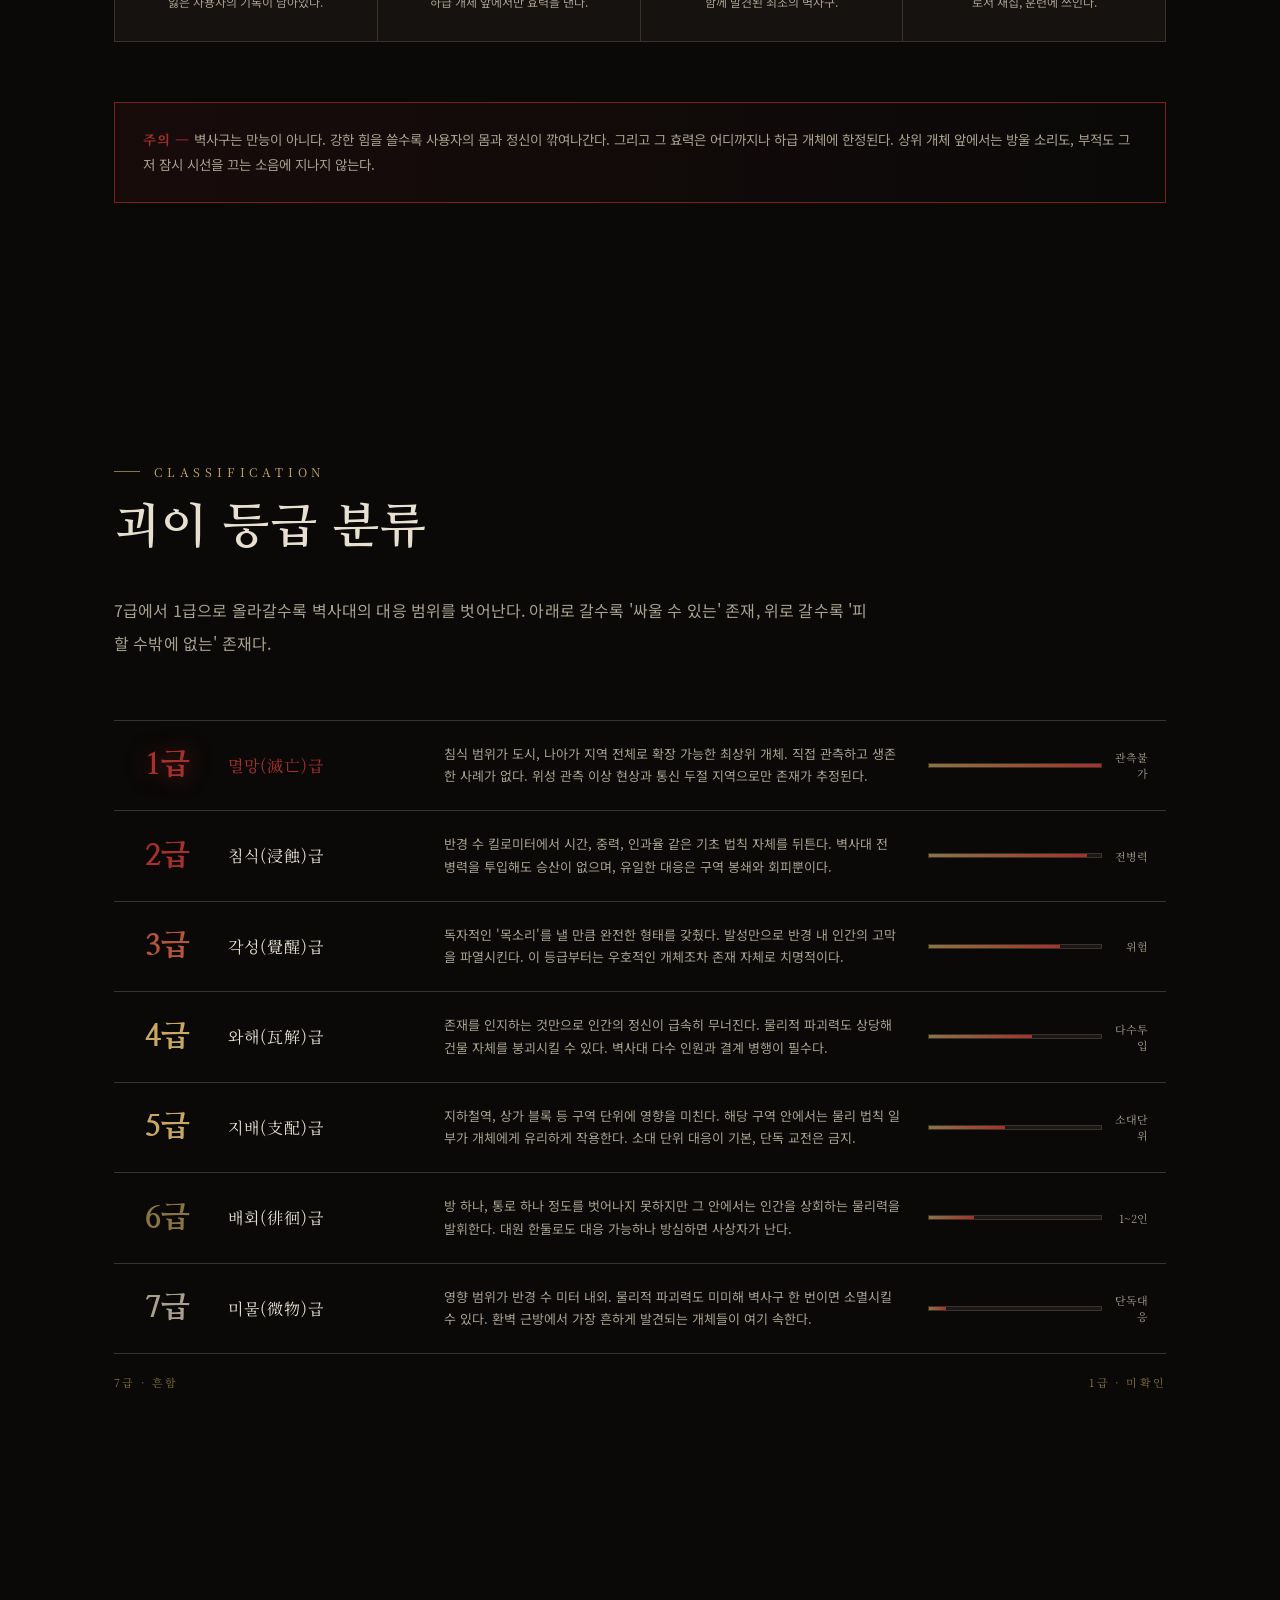
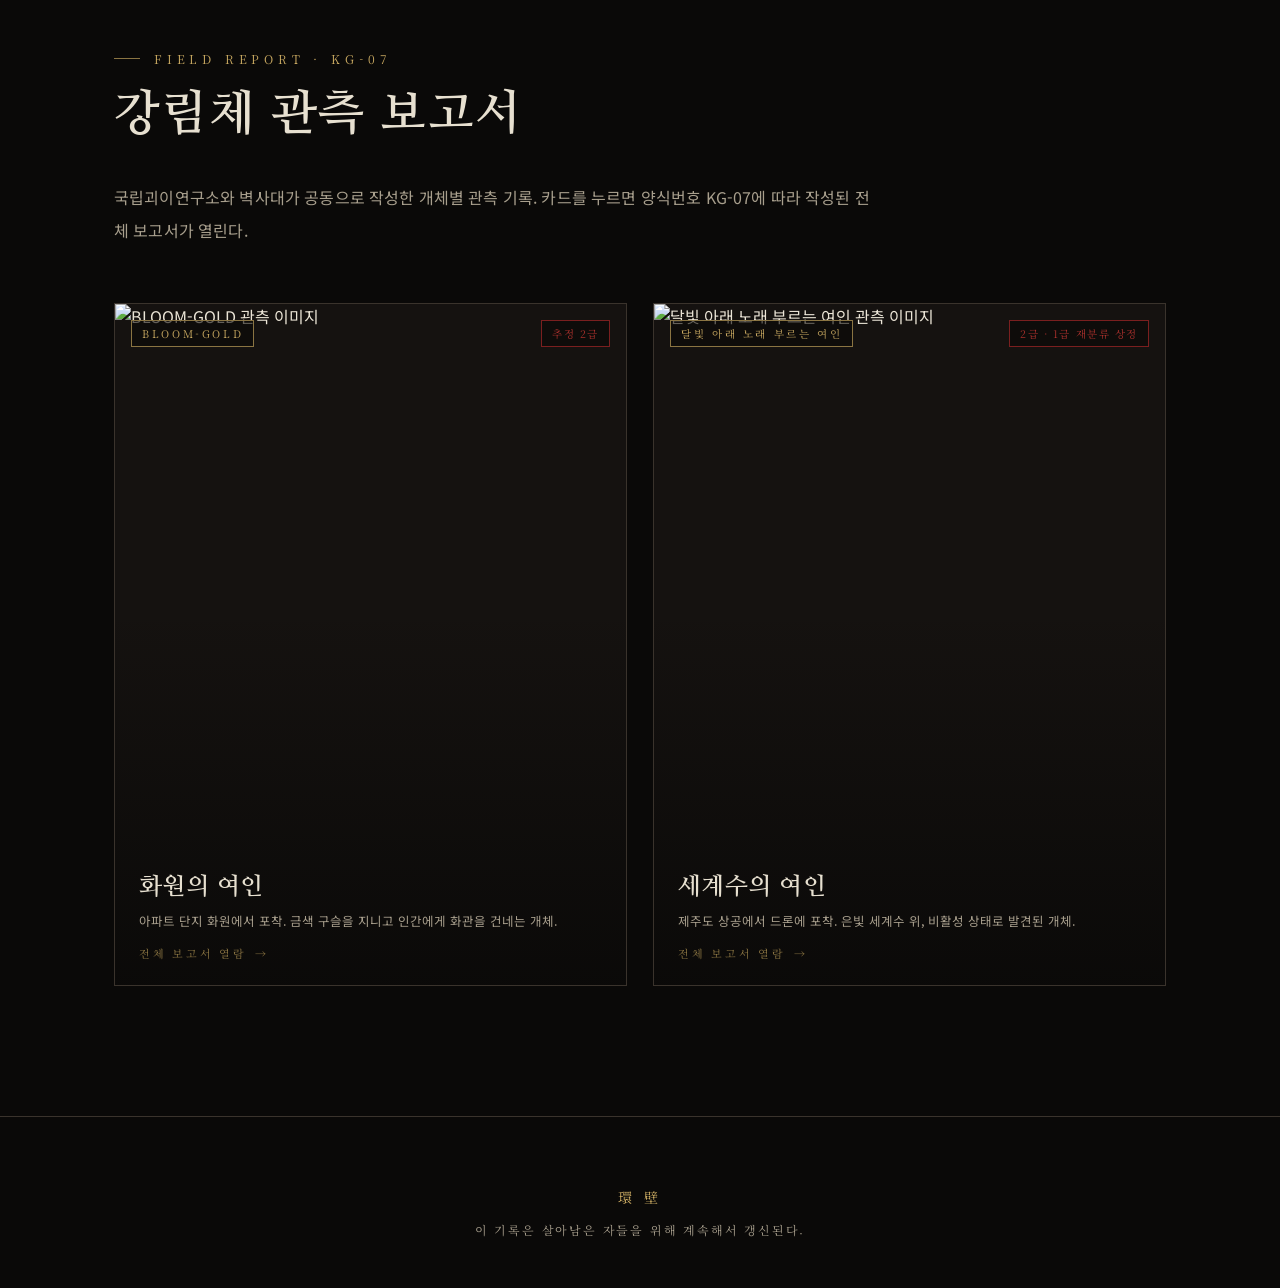
==== commit 7cb69415: "Add files via upload" ====
--- a/index.html
+++ b/index.html
@@ -296,6 +296,131 @@
     letter-spacing:0.2em;color:var(--brass-dim);font-family:'Noto Serif KR',serif;
   }
 
+  /* ---------- ENTITY REPORT CARDS ---------- */
+  .entity-row{
+    display:grid;grid-template-columns:repeat(2,1fr);gap:26px;margin-top:56px;
+  }
+  .entity-card{
+    position:relative;border:1px solid var(--line);background:var(--bg-panel);
+    cursor:pointer;overflow:hidden;transition:border-color .35s,transform .35s;
+  }
+  .entity-card:hover{border-color:var(--brass-dim);transform:translateY(-4px);}
+  .entity-card .thumb{
+    position:relative;aspect-ratio:3/4;overflow:hidden;
+  }
+  .entity-card .thumb img{
+    width:100%;height:100%;object-fit:cover;object-position:top center;
+    filter:saturate(0.85) contrast(1.05);
+    transition:transform .6s;
+  }
+  .entity-card:hover .thumb img{transform:scale(1.05);}
+  .entity-card .thumb::after{
+    content:'';position:absolute;inset:0;
+    background:linear-gradient(180deg, transparent 45%, rgba(10,9,8,0.94) 100%);
+  }
+  .entity-card .code-tag{
+    position:absolute;top:16px;left:16px;z-index:2;
+    font-family:'Noto Serif KR',serif;font-size:10.5px;letter-spacing:0.25em;
+    color:var(--brass);border:1px solid var(--brass-dim);
+    padding:5px 10px;background:rgba(10,9,8,0.6);
+  }
+  .entity-card .grade-tag{
+    position:absolute;top:16px;right:16px;z-index:2;
+    font-family:'Noto Serif KR',serif;font-size:10.5px;letter-spacing:0.15em;
+    color:var(--blood-bright);border:1px solid var(--blood);
+    padding:5px 10px;background:rgba(10,9,8,0.6);
+  }
+  .entity-card .cap{
+    position:absolute;left:0;right:0;bottom:0;z-index:2;padding:22px 24px 24px;
+  }
+  .entity-card .cap h4{
+    font-family:'Nanum Myeongjo',serif;font-size:24px;color:var(--bone);
+    font-weight:700;margin-bottom:8px;letter-spacing:0.02em;
+  }
+  .entity-card .cap p{
+    font-size:12.5px;color:var(--bone-dim);line-height:1.7;max-width:92%;
+  }
+  .entity-card .open-cue{
+    margin-top:14px;font-family:'Noto Serif KR',serif;font-size:11px;
+    letter-spacing:0.25em;color:var(--brass-dim);display:flex;align-items:center;gap:8px;
+  }
+  .entity-card .open-cue::after{content:'→';transition:transform .35s;}
+  .entity-card:hover .open-cue::after{transform:translateX(6px);}
+  .entity-card:hover .open-cue{color:var(--brass);}
+
+  /* ---------- MODAL ---------- */
+  .modal-overlay{
+    position:fixed;inset:0;z-index:1000;
+    background:rgba(6,5,4,0.88);
+    backdrop-filter:blur(3px);
+    display:none;align-items:flex-start;justify-content:center;
+    padding:6vh 5vw;overflow-y:auto;
+  }
+  .modal-overlay.active{display:flex;}
+  .modal-box{
+    background:var(--bg-panel);border:1px solid var(--brass-dim);
+    max-width:880px;width:100%;position:relative;
+    box-shadow:0 30px 90px rgba(0,0,0,0.6);
+    margin-bottom:6vh;
+  }
+  .modal-close{
+    position:absolute;top:18px;right:22px;z-index:5;
+    font-family:'Noto Serif KR',serif;font-size:13px;letter-spacing:0.2em;
+    color:var(--bone-dim);cursor:pointer;border:1px solid var(--line);
+    padding:8px 14px;background:var(--bg-panel);transition:all .3s;
+  }
+  .modal-close:hover{color:var(--brass);border-color:var(--brass-dim);}
+  .modal-hero{
+    position:relative;aspect-ratio:16/8;overflow:hidden;
+  }
+  .modal-hero img{width:100%;height:100%;object-fit:cover;object-position:top center;}
+  .modal-hero::after{
+    content:'';position:absolute;inset:0;
+    background:linear-gradient(180deg, rgba(10,9,8,0.1) 40%, var(--bg-panel) 100%);
+  }
+  .modal-hero .htitle{
+    position:absolute;left:34px;bottom:26px;z-index:2;
+  }
+  .modal-hero .htitle .form-no{
+    font-family:'Noto Serif KR',serif;font-size:11px;letter-spacing:0.3em;color:var(--brass);
+    margin-bottom:8px;display:block;
+  }
+  .modal-hero .htitle h3{
+    font-family:'Nanum Myeongjo',serif;font-size:clamp(26px,4vw,38px);color:var(--bone);
+    font-weight:800;text-shadow:0 0 30px rgba(0,0,0,0.8);
+  }
+  .modal-body{padding:8px 40px 46px;}
+  .rep-block{margin-top:36px;}
+  .rep-block .rep-h{
+    font-family:'Noto Serif KR',serif;color:var(--brass);font-size:12px;
+    letter-spacing:0.3em;margin-bottom:16px;display:flex;align-items:center;gap:12px;
+  }
+  .rep-block .rep-h::before{content:'';width:20px;height:1px;background:var(--brass-dim);}
+  .rep-table{width:100%;border-collapse:collapse;border-top:1px solid var(--line);}
+  .rep-table tr{border-bottom:1px solid var(--line);}
+  .rep-table td{padding:14px 4px;font-size:13px;line-height:1.75;vertical-align:top;}
+  .rep-table td.k{
+    width:150px;color:var(--brass-dim);font-family:'Noto Serif KR',serif;
+    font-size:12px;letter-spacing:0.04em;white-space:nowrap;padding-right:20px;
+  }
+  .rep-table td.v{color:var(--bone-dim);}
+  .rep-table td.v .note{display:block;color:var(--bone-dim);opacity:0.65;font-size:11.5px;margin-top:4px;}
+  .rep-note{
+    margin-top:18px;border-left:2px solid var(--blood);padding-left:16px;
+    font-size:12.5px;color:var(--bone-dim);line-height:1.8;opacity:0.85;
+  }
+  .rep-signoff{
+    margin-top:44px;padding-top:22px;border-top:1px dashed var(--line);
+    font-family:'Noto Serif KR',serif;font-size:11.5px;color:var(--bone-dim);
+    letter-spacing:0.05em;display:flex;justify-content:space-between;flex-wrap:wrap;gap:10px;
+  }
+
+  @media(max-width:720px){
+    .entity-row{grid-template-columns:1fr;}
+    .modal-body{padding:8px 22px 36px;}
+    .rep-table td.k{width:110px;font-size:11px;}
+  }
+
   /* ---------- FOOTER ---------- */
   footer{
     padding:70px 5vw 50px;
@@ -338,6 +463,7 @@
     <span onclick="document.getElementById('sec-wall').scrollIntoView()">환벽</span>
     <span onclick="document.getElementById('sec-squad').scrollIntoView()">벽사대</span>
     <span onclick="document.getElementById('sec-grade').scrollIntoView()">등급분류</span>
+    <span onclick="document.getElementById('sec-entity').scrollIntoView()">강림체</span>
   </div>
 </nav>
 
@@ -504,10 +630,208 @@
   <div class="ladder-foot"><span>7급 · 흔함</span><span>1급 · 미확인</span></div>
 </section>
 
+<!-- ENTITY REPORTS -->
+<section id="sec-entity">
+  <div class="sec-label">FIELD REPORT · KG-07</div>
+  <h2 class="sec-title">강림체 관측 보고서</h2>
+  <p class="lede">
+    국립괴이연구소와 벽사대가 공동으로 작성한 개체별 관측 기록. 카드를 누르면
+    양식번호 KG-07에 따라 작성된 전체 보고서가 열린다.
+  </p>
+
+  <div class="entity-row">
+
+    <div class="entity-card" onclick="openReport('rep-bloomgold')">
+      <div class="thumb"><img src="images/entity-bloomgold.png" alt="BLOOM-GOLD 관측 이미지"></div>
+      <span class="code-tag">BLOOM-GOLD</span>
+      <span class="grade-tag">추정 2급</span>
+      <div class="cap">
+        <h4>화원의 여인</h4>
+        <p>아파트 단지 화원에서 포착. 금색 구슬을 지니고 인간에게 화관을 건네는 개체.</p>
+        <div class="open-cue">전체 보고서 열람</div>
+      </div>
+    </div>
+
+    <div class="entity-card" onclick="openReport('rep-moonsong')">
+      <div class="thumb"><img src="images/entity-moonsong.png" alt="달빛 아래 노래 부르는 여인 관측 이미지"></div>
+      <span class="code-tag">달빛 아래 노래 부르는 여인</span>
+      <span class="grade-tag">2급 · 1급 재분류 상정</span>
+      <div class="cap">
+        <h4>세계수의 여인</h4>
+        <p>제주도 상공에서 드론에 포착. 은빛 세계수 위, 비활성 상태로 발견된 개체.</p>
+        <div class="open-cue">전체 보고서 열람</div>
+      </div>
+    </div>
+
+  </div>
+</section>
+
+<!-- MODAL: BLOOM-GOLD -->
+<div class="modal-overlay" id="rep-bloomgold" onclick="closeReportOnOverlay(event,'rep-bloomgold')">
+  <div class="modal-box">
+    <span class="modal-close" onclick="closeReport('rep-bloomgold')">닫기 ✕</span>
+    <div class="modal-hero">
+      <img src="images/entity-bloomgold.png" alt="BLOOM-GOLD">
+      <div class="htitle">
+        <span class="form-no">강림체 관측 보고서 · 양식번호 KG-07</span>
+        <h3>BLOOM-GOLD · 화원의 여인</h3>
+      </div>
+    </div>
+    <div class="modal-body">
+
+      <div class="rep-block">
+        <div class="rep-h">기초 식별 정보</div>
+        <table class="rep-table">
+          <tr><td class="k">관측 코드명</td><td class="v">BLOOM-GOLD</td></tr>
+          <tr><td class="k">최초 목격 일시 / 장소</td><td class="v">아파트 단지 중앙에 있는, 하늘색과 하얀색 두 가지 꽃이 피어난 화원에서 포착됨. 농구공만 한 금색 구슬을 가지고 있었음.</td></tr>
+          <tr><td class="k">형체 안정성</td><td class="v">고정형</td></tr>
+          <tr><td class="k">발성 여부</td><td class="v">유 (청각 손상 보고 없음)</td></tr>
+          <tr><td class="k">추정 등급</td><td class="v">2급</td></tr>
+        </table>
+      </div>
+
+      <div class="rep-block">
+        <div class="rep-h">전투 능력치 (교전 기록 기반 추정)</div>
+        <table class="rep-table">
+          <tr><td class="k">물리 파괴력</td><td class="v">★★★☆☆</td></tr>
+          <tr><td class="k">이동 속도</td><td class="v">치타급<span class="note">평소에는 인간과 같은 일반적인 속도로 움직이지만, 흥미를 느끼는 대상이 생기면 그곳으로 이동할 때 치타급의 속도를 보인다.</span></td></tr>
+          <tr><td class="k">영향 범위 반경</td><td class="v">불명<span class="note">형태 왜곡·법칙 붕괴가 관측되는 범위</span></td></tr>
+          <tr><td class="k">재생/재구성 속도</td><td class="v">피격당한 적 없음</td></tr>
+          <tr><td class="k">벽사구 반응성</td><td class="v">무반응</td></tr>
+        </table>
+      </div>
+
+      <div class="rep-block">
+        <div class="rep-h">정신 오염 관련 (매우 중요 — 관측자 안전 최우선)</div>
+        <table class="rep-table">
+          <tr><td class="k">시각 노출 한계 시간</td><td class="v">10m 이내로 접근하면 이상이 없으나, 10m를 벗어난 상태로 있으면 30분 후부터 이상 증상이 나타나기 시작한다.</td></tr>
+          <tr><td class="k">광기 진행 속도</td><td class="v">보통</td></tr>
+          <tr><td class="k">청각 위험도 · 발성 시 반경</td><td class="v">없음</td></tr>
+          <tr><td class="k">2차 감염 여부</td><td class="v">없음</td></tr>
+        </table>
+        <div class="rep-note">※ 본 항목 기재를 위한 근접 관측은 반드시 벽사대 입회 하에 진행하며, 단독 관측 시 발생하는 피해에 대해 연구소는 책임지지 않는다.</div>
+      </div>
+
+      <div class="rep-block">
+        <div class="rep-h">성향 및 행동 패턴</div>
+        <table class="rep-table">
+          <tr><td class="k">인간에 대한 태도</td><td class="v">우호 추정</td></tr>
+          <tr><td class="k">반복 행동 패턴</td><td class="v">꽃으로 화관을 만들어 인간들에게 '가질래?'라고 물어봄. 거절하더라도 공격적인 반응을 보이지 않음.</td></tr>
+          <tr><td class="k">특이 사항</td><td class="v">화원에 금색 구슬을 두고, 식탁에 턱을 괴듯 그 위에 턱을 괸 채 인간들을 관찰함.</td></tr>
+        </table>
+      </div>
+
+      <div class="rep-block">
+        <div class="rep-h">담당 관측관 소견</div>
+        <p class="lede" style="font-size:14px;line-height:1.9;">
+          화원에 있는 꽃을 뜯어도 반응 없으나, 금색 구슬을 왜 들고 있냐고 질문하자 무기로 변형시킬 수 있다고 답함.
+        </p>
+      </div>
+
+      <div class="rep-signoff">
+        <span>작성자 소속/직급: ________</span>
+        <span>최종 검토: 벽사대 3소대장 ________</span>
+      </div>
+    </div>
+  </div>
+</div>
+
+<!-- MODAL: MOONSONG -->
+<div class="modal-overlay" id="rep-moonsong" onclick="closeReportOnOverlay(event,'rep-moonsong')">
+  <div class="modal-box">
+    <span class="modal-close" onclick="closeReport('rep-moonsong')">닫기 ✕</span>
+    <div class="modal-hero">
+      <img src="images/entity-moonsong.png" alt="달빛 아래 노래 부르는 여인">
+      <div class="htitle">
+        <span class="form-no">강림체 관측 보고서 · 양식번호 KG-07</span>
+        <h3>달빛 아래 노래 부르는 여인</h3>
+      </div>
+    </div>
+    <div class="modal-body">
+
+      <div class="rep-block">
+        <div class="rep-h">기초 식별 정보</div>
+        <table class="rep-table">
+          <tr><td class="k">관측 코드명</td><td class="v">달빛 아래 노래 부르는 여인</td></tr>
+          <tr><td class="k">최초 목격 일시 / 장소</td><td class="v">해당 년도 10월, 제주도 상공을 관찰중이던 드론에 의해 포착. 제주도를 차지하고 자라난 커다란 은빛 세계수 위 — 비활성 상태의 개체 발견.</td></tr>
+          <tr><td class="k">형체 안정성</td><td class="v">고정형<span class="note">은발의 인간형. 형태 변화 미관측.</span></td></tr>
+          <tr><td class="k">발성 여부</td><td class="v">유 (청각 손상 보고 있음)</td></tr>
+          <tr><td class="k">추정 등급</td><td class="v">2급<span class="note">단, 영향 범위가 정의된 최상위 기준을 상회하여 1급 재분류 안건 상정. 물리 파괴력 지표만으로는 실제 위협도를 반영하지 못하는 것으로 판단됨. 등급 산정 기준 자체의 재검토가 필요한 사례.</span></td></tr>
+        </table>
+      </div>
+
+      <div class="rep-block">
+        <div class="rep-h">전투 능력치 (교전 기록 기반 추정)</div>
+        <table class="rep-table">
+          <tr><td class="k">물리 파괴력</td><td class="v">★☆☆☆☆<span class="note">직접 교전 사례 전무</span></td></tr>
+          <tr><td class="k">이동 속도</td><td class="v">상당히 느린 편<span class="note">다리 부상자와 속도가 같음</span></td></tr>
+          <tr><td class="k">영향 범위 반경</td><td class="v">불명<span class="note">세계수의 뿌리가 울산까지 뻗어 있는 것을 확인. 영향력의 범위가 어디까지인지 알 수 없음.</span></td></tr>
+          <tr><td class="k">재생/재구성 속도</td><td class="v">불명<span class="note">직접 교전 사례 전무</span></td></tr>
+          <tr><td class="k">벽사구 반응성</td><td class="v">무반응<span class="note">방울 소리에 아무 반응 없었음. 방울 소리에 맞춰 노래를 불렀다고 함.</span></td></tr>
+        </table>
+      </div>
+
+      <div class="rep-block">
+        <div class="rep-h">정신 오염 관련 (매우 중요 — 관측자 안전 최우선)</div>
+        <table class="rep-table">
+          <tr><td class="k">시각 노출 한계 시간</td><td class="v">눈을 감고 있는 개체 특성상 이례적으로 낮음. 관측자 1명 15분 이상 원거리 관측 후에도 이상 없음 확인 (단, 표본 부족).</td></tr>
+          <tr><td class="k">광기 진행 속도</td><td class="v">느림</td></tr>
+          <tr><td class="k">청각 위험도 · 발성 시 반경</td><td class="v">200m 내 고막 손상 확인. 다만, 개체가 노래를 부를 때 한정.</td></tr>
+          <tr><td class="k">2차 감염 여부</td><td class="v">노래를 들은 관찰자가 오염되어, 치료를 받고 나서도 한동안 노래를 흥얼거렸다고 함.</td></tr>
+        </table>
+        <div class="rep-note">※ 본 항목 기재를 위한 근접 관측은 반드시 벽사대 입회 하에 진행하며, 단독 관측 시 발생하는 피해에 대해 연구소는 책임지지 않는다.</div>
+      </div>
+
+      <div class="rep-block">
+        <div class="rep-h">성향 및 행동 패턴</div>
+        <table class="rep-table">
+          <tr><td class="k">인간에 대한 태도</td><td class="v">중립</td></tr>
+          <tr><td class="k">반복 행동 패턴</td><td class="v">세계수로 추정되는 거목 위에 누워서 비활성 상태로 있거나, 노래(추정)를 멈추지 않는 패턴이 잦음.</td></tr>
+          <tr><td class="k">특이 사항</td><td class="v">가끔 개체로 추정되는 강림자가 서울 한복판으로 들어와 산책중인 것 같다는 목격담이 들림. 소대를 출동시키면 바람처럼 사라져버리는 것 같음. 인간에게 우호적임은 모르겠으나, 상당히 호기심을 품고 있는 듯한 개체.</td></tr>
+        </table>
+      </div>
+
+      <div class="rep-block">
+        <div class="rep-h">담당 관측관 소견</div>
+        <p class="lede" style="font-size:14px;line-height:1.9;">
+          제주도에 있는 세계수에 직접 접촉한 결과, 공격 의사는 없었으나 개체가 순식간에 관찰자 옆에 나타남. 그러나 관찰자가 세계수의 가지를 뜯어가려 하자, 관찰자는 곧 세계수 가지에 꿰뚫려 사망함. 또한 울산까지 뻗어나간 세계수를 파괴하려 시도하자, 그 시도한 대상 역시 사망함.
+        </p>
+      </div>
+
+      <div class="rep-signoff">
+        <span>작성자 소속/직급: ________</span>
+        <span>최종 검토: 벽사대 3소대장 ________</span>
+      </div>
+    </div>
+  </div>
+</div>
+
 <footer>
   <span class="mark">環 壁</span>
   이 기록은 살아남은 자들을 위해 계속해서 갱신된다.
 </footer>
 
+<script>
+  function openReport(id){
+    document.getElementById(id).classList.add('active');
+    document.body.style.overflow='hidden';
+  }
+  function closeReport(id){
+    document.getElementById(id).classList.remove('active');
+    document.body.style.overflow='';
+  }
+  function closeReportOnOverlay(e,id){
+    if(e.target.id===id) closeReport(id);
+  }
+  document.addEventListener('keydown', function(e){
+    if(e.key==='Escape'){
+      document.querySelectorAll('.modal-overlay.active').forEach(function(el){
+        el.classList.remove('active');
+      });
+      document.body.style.overflow='';
+    }
+  });
+</script>
+
 </body>
 </html>
